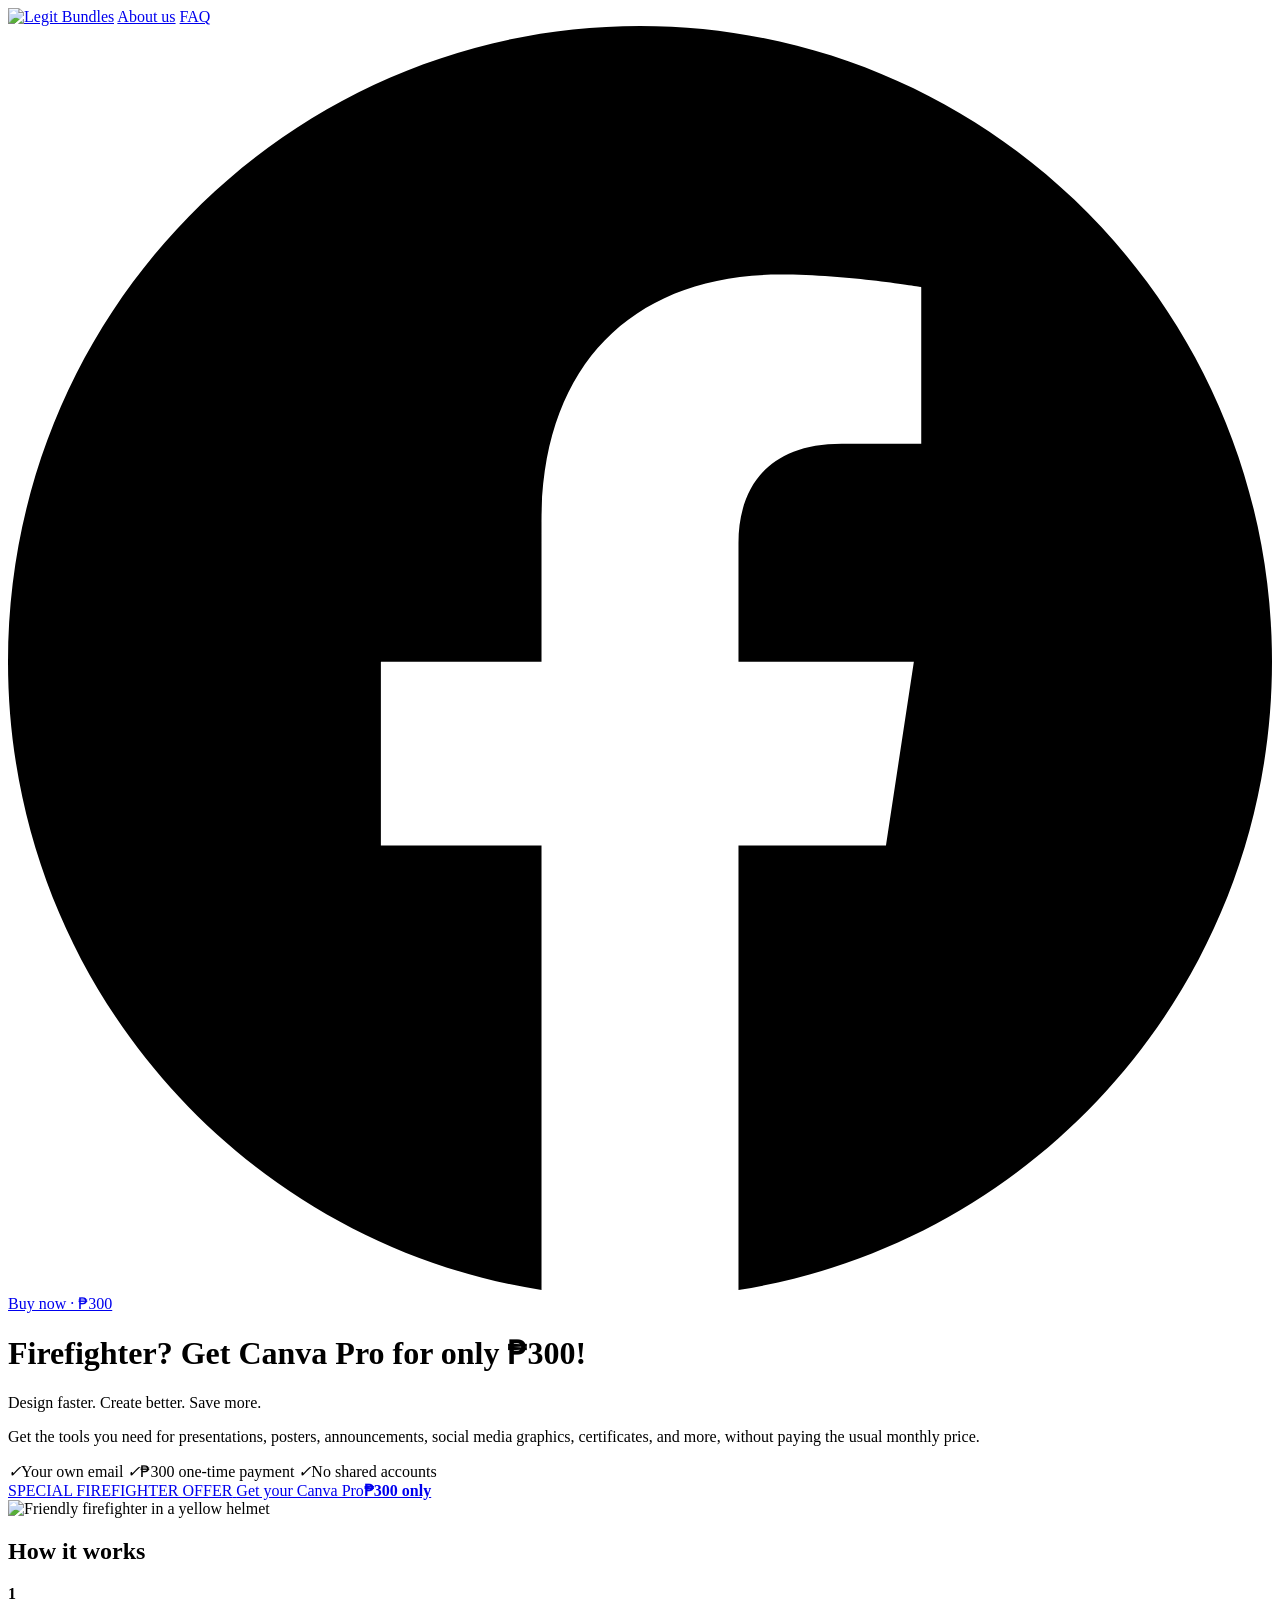
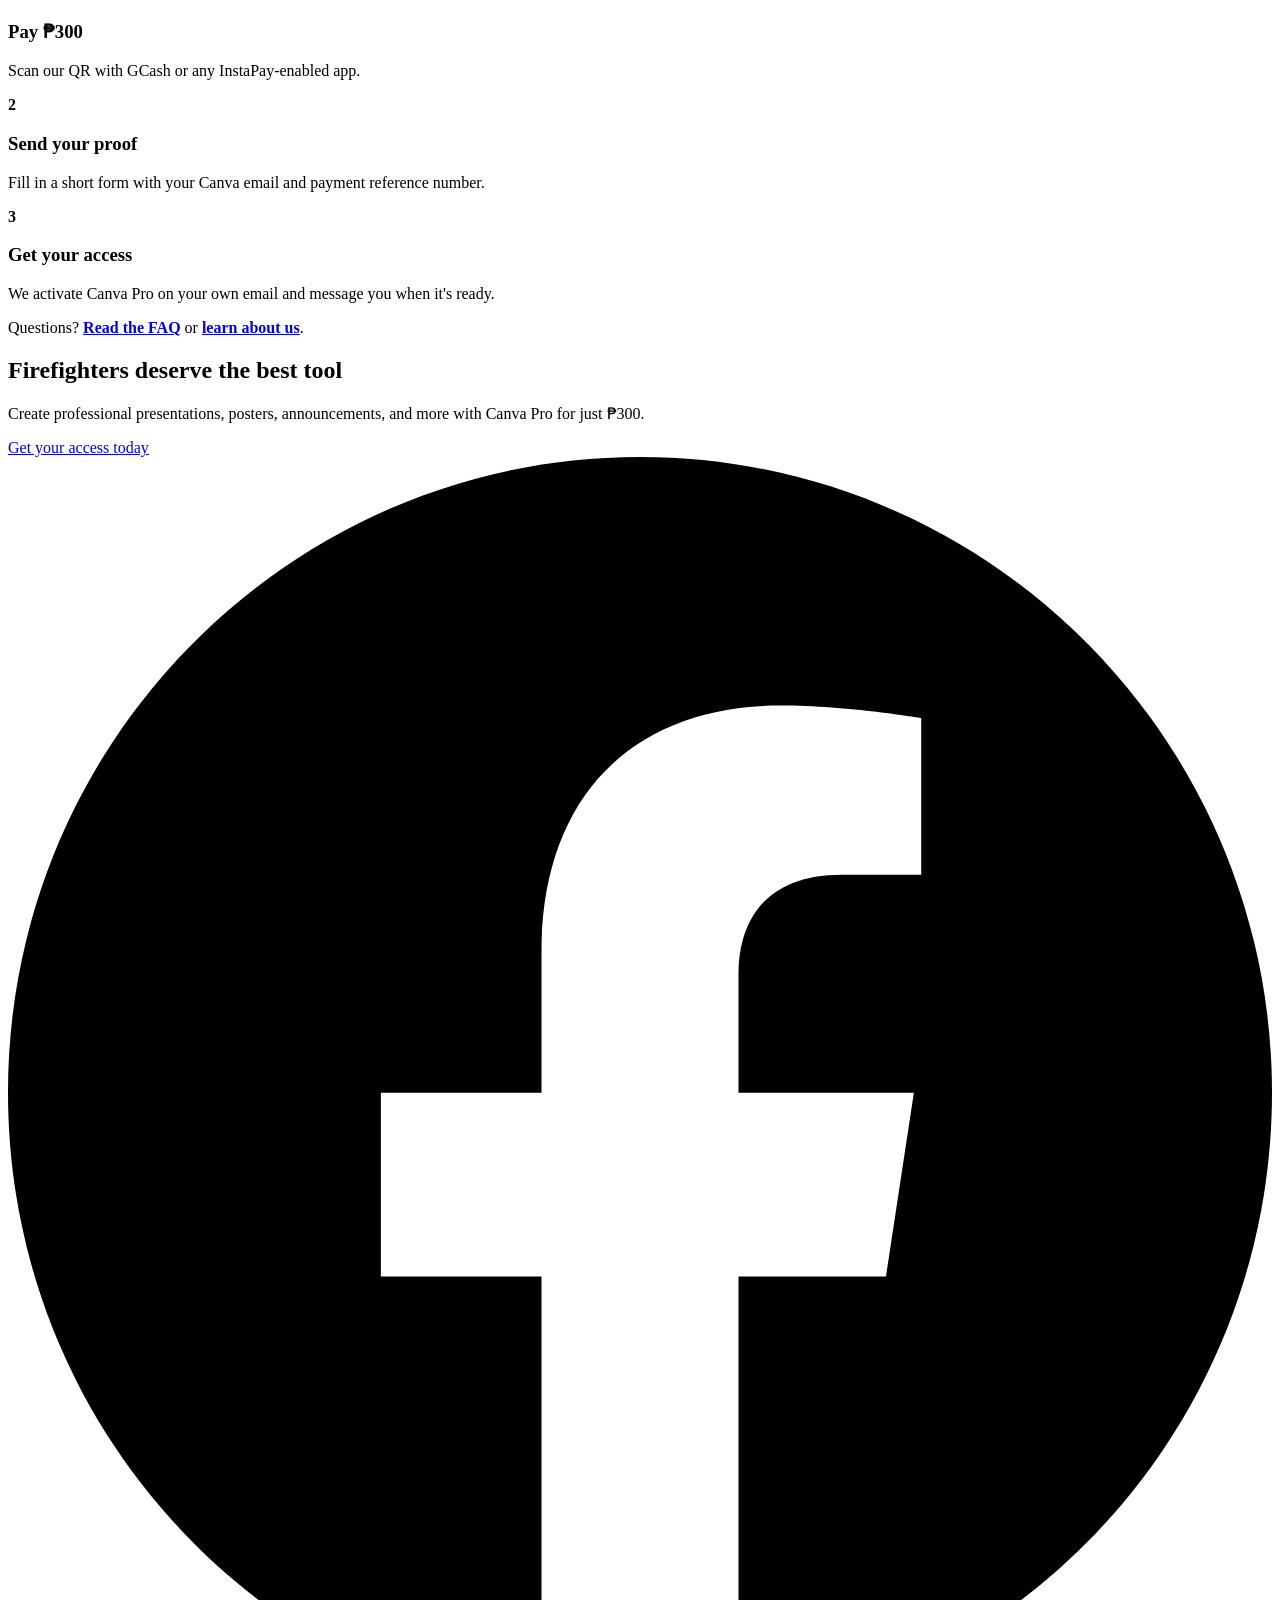
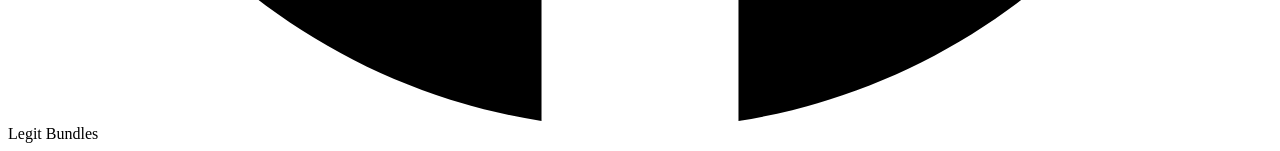
==== index.html @ 83e7d6b9 "Add index.html" ====
<!DOCTYPE html>
<html lang="en">
<head>
<meta charset="utf-8">
<meta name="viewport" content="width=device-width, initial-scale=1">
<title>Canva Pro for Firefighters, ₱300 | Legit Bundles</title>
<meta name="description" content="Get Canva Pro for only ₱300. One-time payment, your own email, no shared accounts. Special firefighter offer from Legit Bundles.">
<meta property="og:type" content="website">
<meta property="og:title" content="Firefighter? Get Canva Pro for only ₱300!">
<meta property="og:description" content="Your own email. ₱300 one-time payment. No shared accounts.">
<meta property="og:image" content="https://lgtbundles.github.io/fire/assets/firefighter.png">
<meta property="og:url" content="https://lgtbundles.github.io/fire/">
<link rel="preconnect" href="https://fonts.googleapis.com">
<link rel="preconnect" href="https://fonts.gstatic.com" crossorigin>
<link href="https://fonts.googleapis.com/css2?family=Montserrat:wght@500;700;800&display=swap" rel="stylesheet">
<link rel="stylesheet" href="style.css">
</head>
<body>
<header class="nav">
  <a href="https://lgtbundles.github.io/fire/"><img src="assets/logo.png" alt="Legit Bundles"></a>
  <span class="sp"></span>
  <a class="l" href="about.html">About us</a>
  <a class="l" href="faq.html">FAQ</a>
  <a class="fb" href="https://www.facebook.com/lgtbundles" target="_blank" rel="noopener" aria-label="Legit Bundles on Facebook"><svg viewBox="0 0 24 24"><path d="M24 12.07C24 5.4 18.63 0 12 0S0 5.4 0 12.07C0 18.1 4.39 23.1 10.13 24v-8.44H7.08v-3.49h3.05V9.41c0-3.02 1.79-4.69 4.53-4.69 1.31 0 2.68.24 2.68.24v2.97h-1.51c-1.49 0-1.96.93-1.96 1.88v2.26h3.33l-.53 3.49h-2.8V24C19.61 23.1 24 18.1 24 12.07z"/></svg></a>
  <a class="btn sm" href="pay.html">Buy now · ₱300</a>
</header>

<main>
<div class="hero grad">
  <div>
    <h1>Firefighter? Get <b>Canva Pro</b> for only ₱300!</h1>
    <p class="tag">Design faster. Create better. Save more.</p>
    <p class="sub">Get the tools you need for presentations, posters, announcements, social media graphics, certificates, and more, without paying the usual monthly price.</p>
    <div class="pills">
      <span><i>✓</i>Your own email</span>
      <span><i>✓</i>₱300 one-time payment</span>
      <span><i>✓</i>No shared accounts</span>
    </div>
    <a class="offer" href="pay.html">
      <span class="a">SPECIAL FIREFIGHTER OFFER</span>
      <span class="b">Get your Canva Pro<strong>₱300 only</strong></span>
    </a>
  </div>
  <img src="assets/firefighter.png" alt="Friendly firefighter in a yellow helmet" width="588" height="650">
</div>

<section>
  <h2>How it works</h2>
  <div class="steps">
    <div class="step"><b>1</b><h3>Pay ₱300</h3><p>Scan our QR with GCash or any InstaPay-enabled app.</p></div>
    <div class="step"><b>2</b><h3>Send your proof</h3><p>Fill in a short form with your Canva email and payment reference number.</p></div>
    <div class="step"><b>3</b><h3>Get your access</h3><p>We activate Canva Pro on your own email and message you when it's ready.</p></div>
  </div>
  <p class="note">Questions? <a href="faq.html"><b>Read the FAQ</b></a> or <a href="about.html"><b>learn about us</b></a>.</p>
</section>

<section class="cta grad">
  <h2>Firefighters deserve the best tool</h2>
  <p>Create professional presentations, posters, announcements, and more with Canva Pro for just ₱300.</p>
  <a class="btn" href="pay.html">Get your access today</a>
</section>
</main>

<footer>
  <a class="fb" href="https://www.facebook.com/lgtbundles" target="_blank" rel="noopener" aria-label="Legit Bundles on Facebook"><svg viewBox="0 0 24 24"><path d="M24 12.07C24 5.4 18.63 0 12 0S0 5.4 0 12.07C0 18.1 4.39 23.1 10.13 24v-8.44H7.08v-3.49h3.05V9.41c0-3.02 1.79-4.69 4.53-4.69 1.31 0 2.68.24 2.68.24v2.97h-1.51c-1.49 0-1.96.93-1.96 1.88v2.26h3.33l-.53 3.49h-2.8V24C19.61 23.1 24 18.1 24 12.07z"/></svg></a>
  <span>Legit Bundles</span>
</footer>
</body>
</html>
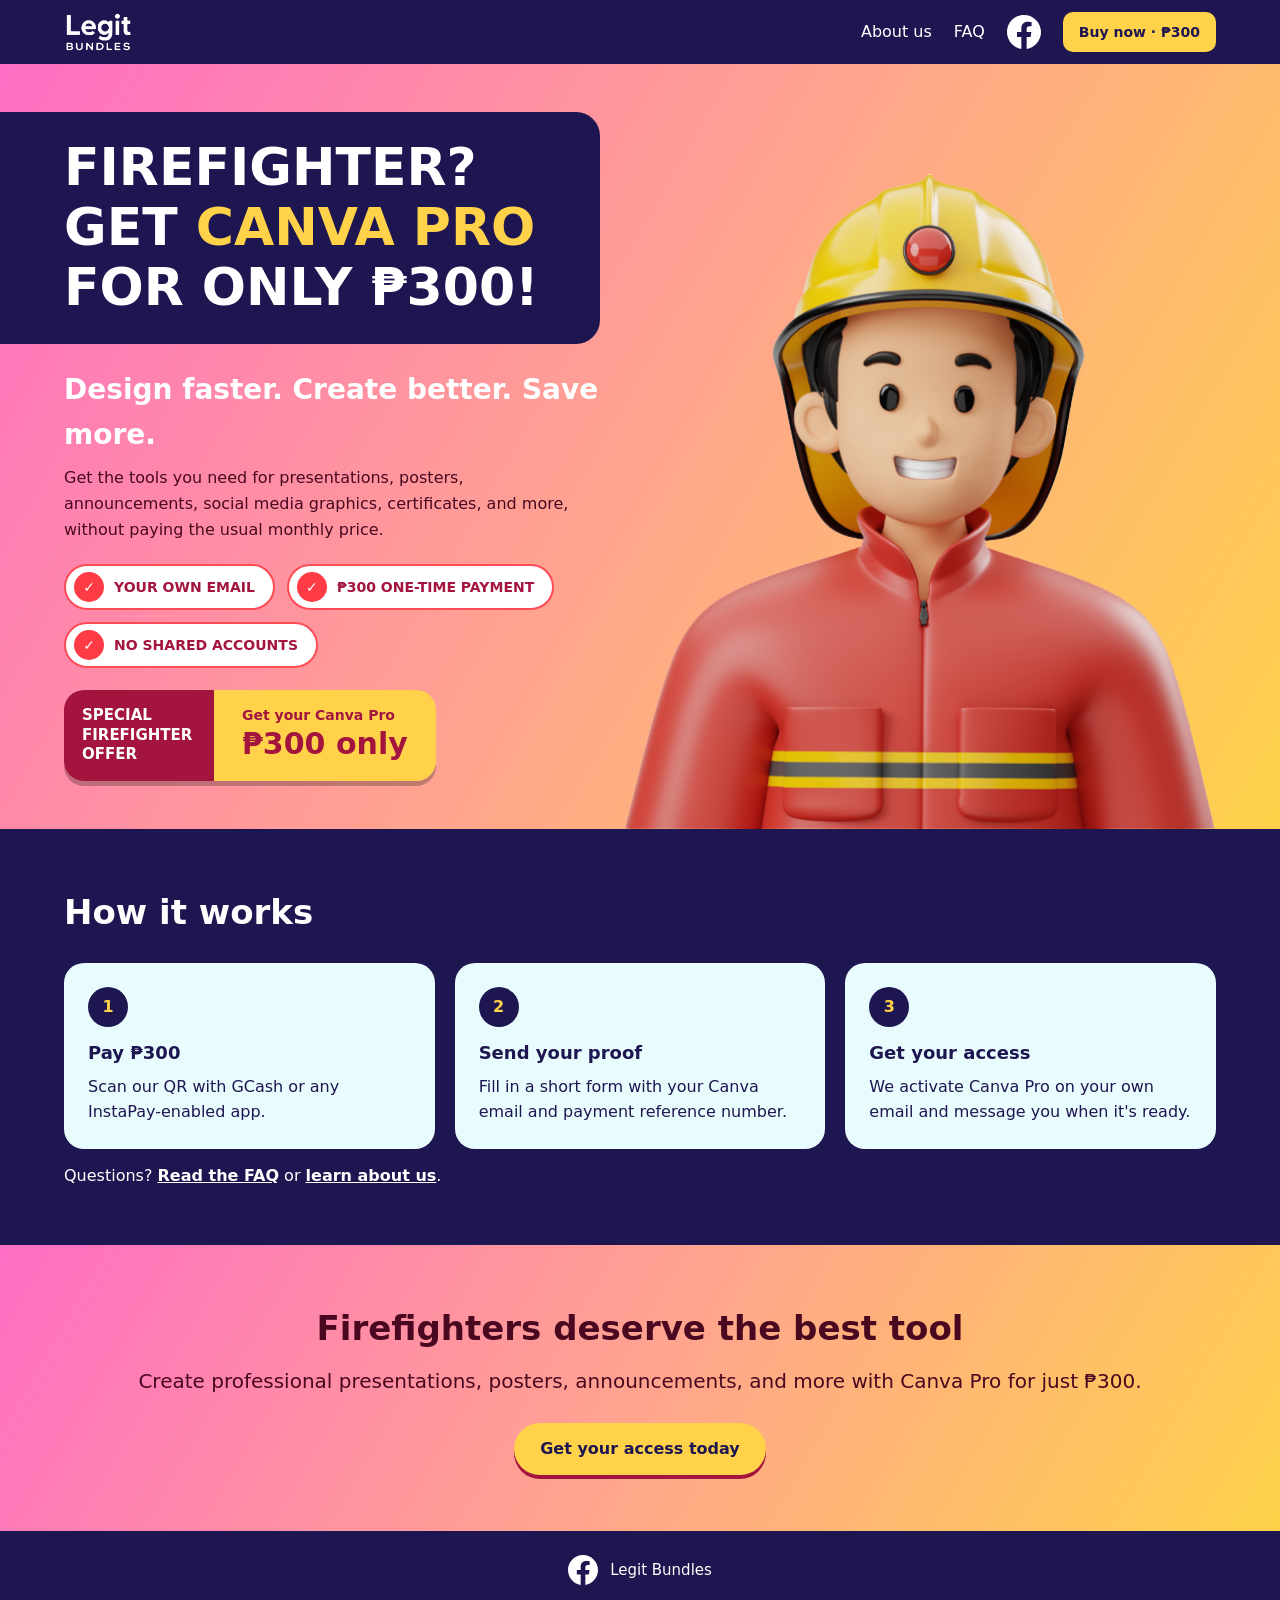
==== commit 012082a4: "index.html" ====
--- a/index.html
+++ b/index.html
@@ -17,7 +17,7 @@
 </head>
 <body>
 <header class="nav">
-  <a href="https://lgtbundles.github.io/fire/"><img src="assets/logo.png" alt="Legit Bundles"></a>
+  <a href="https://legitbundles.github.io/home/"><img src="assets/logo.png" alt="Legit Bundles"></a>
   <span class="sp"></span>
   <a class="l" href="about.html">About us</a>
   <a class="l" href="faq.html">FAQ</a>
--- a/style.css
+++ b/style.css
@@ -0,0 +1,94 @@
+:root{--navy:#1e1650;--pink:#ff6ec4;--yel:#ffd24a;--cyan:#00cdd5;--wine:#a3153f;--ink:#4a0820;--ice:#e9fcfd}
+*{box-sizing:border-box;margin:0}
+html{scroll-behavior:smooth}
+body{font-family:Montserrat,system-ui,sans-serif;background:var(--navy);color:#fff;line-height:1.6}
+a{color:inherit}
+:focus-visible{outline:3px solid var(--yel);outline-offset:3px}
+.grad{background:linear-gradient(120deg,var(--pink),#ffa48f 50%,var(--yel))}
+.nav{position:sticky;top:0;z-index:9;display:flex;align-items:center;gap:22px;padding:12px 5%;background:var(--navy)}
+.nav img{height:40px;width:auto;display:block}
+.nav .sp{flex:1}
+.nav .l{text-decoration:none;font-weight:500}
+.fb{display:inline-flex;width:34px;height:34px}
+.fb svg{width:100%;height:100%;fill:#fff}
+.btn{display:inline-block;background:var(--yel);color:var(--navy);font-weight:800;text-decoration:none;border-radius:999px;padding:13px 26px;box-shadow:0 4px 0 var(--wine)}
+.btn:hover{filter:brightness(1.05)}
+.btn.sm{padding:9px 16px;font-size:14px;border-radius:10px;box-shadow:none}
+.hero{display:grid;grid-template-columns:.95fr 1.05fr;align-items:end;gap:24px;padding:48px 5% 0;overflow:hidden}
+.hero h1{display:inline-block;background:var(--navy);padding:26px 34px;border-radius:0 24px 24px 0;margin-left:-5.5vw;padding-left:5.5vw;font-size:clamp(28px,4.4vw,52px);line-height:1.15;font-weight:800;text-transform:uppercase}
+.hero h1 b{color:var(--yel)}
+.hero .tag{margin:24px 0 8px;font-size:clamp(20px,2.4vw,28px);font-weight:700}
+.hero .sub{color:var(--ink);font-weight:500;max-width:34em}
+.pills{display:flex;flex-wrap:wrap;gap:12px;margin:22px 0}
+.pills span{display:flex;align-items:center;gap:10px;background:#fff;color:var(--wine);font-weight:800;font-size:14px;text-transform:uppercase;border:2px solid #ff4b55;border-radius:999px;padding:6px 18px 6px 8px}
+.pills i{display:grid;place-items:center;width:30px;height:30px;border-radius:50%;background:#ff3b45;color:#fff;font-style:normal}
+.offer{display:inline-flex;text-decoration:none;border-radius:20px;overflow:hidden;box-shadow:0 5px 0 rgba(0,0,0,.25);margin-bottom:48px}
+.offer .a{background:var(--wine);padding:16px 18px;font-weight:800;font-size:15px;max-width:150px;line-height:1.3}
+.offer .b{background:var(--yel);color:var(--wine);padding:14px 28px;font-weight:800;font-size:14px}
+.offer .b strong{display:block;font-size:30px;line-height:1.1}
+.hero img{width:100%;height:auto;max-width:640px;justify-self:center;display:block}
+section{padding:56px 5%}
+h2{font-size:clamp(24px,3vw,34px);font-weight:800;margin-bottom:24px}
+.steps{display:grid;grid-template-columns:repeat(3,1fr);gap:20px}
+.step{background:var(--ice);color:var(--navy);border-radius:20px;padding:24px}
+.step b{display:grid;place-items:center;width:40px;height:40px;border-radius:50%;background:var(--navy);color:var(--yel);margin-bottom:12px}
+.step h3{font-size:18px;margin-bottom:6px}
+.two{display:grid;grid-template-columns:1fr 1fr;gap:28px;align-items:start}
+.card{background:var(--cyan);color:var(--navy);border-radius:28px;padding:32px}
+.card h3{font-size:22px;margin-bottom:12px}
+.card p+p{margin-top:12px}
+.faq{background:var(--ice);color:var(--navy)}
+.faq details{border-bottom:1px solid #b6e6ea;padding:14px 0}
+.faq summary{cursor:pointer;font-weight:700;list-style:none;display:flex;justify-content:space-between;gap:12px}
+.faq summary::after{content:"+";font-size:22px;line-height:1}
+.faq details[open] summary::after{content:"\2212"}
+.faq details p{margin-top:8px}
+.cta{text-align:center;color:var(--ink)}
+.cta h2{color:var(--ink);margin-bottom:10px}
+.cta p{font-size:20px;margin-bottom:26px}
+footer{display:flex;justify-content:center;align-items:center;gap:12px;padding:24px 5%;font-size:15px}
+footer .fb{width:30px;height:30px}
+/* payment page */
+.pay{max-width:1000px;margin:0 auto;padding:40px 5% 24px}
+.pay h1{font-size:clamp(26px,4vw,40px);font-weight:800;margin-bottom:8px}
+.pay .lead{margin-bottom:28px}
+.qr{text-align:center}
+.qr img{width:min(100%,280px);height:auto;aspect-ratio:1/1;object-fit:contain;image-rendering:pixelated;background:#fff;padding:10px;border-radius:16px;display:block;margin:0 auto 14px}
+.amt{font-size:32px;font-weight:800;color:var(--wine)}
+.acct{background:#fff;border-radius:12px;padding:10px 14px;margin:12px 0;font-weight:700}
+.acct small{display:block;font-weight:500;opacity:.7}
+.order li{display:flex;justify-content:space-between;list-style:none;padding:8px 0;border-bottom:1px dashed #0a8d93}
+.order{padding:0;margin:10px 0 18px}
+.how{padding-left:20px;margin-top:10px}
+.how li{margin-bottom:6px}
+.formwrap{background:#fff;border-radius:24px;overflow:hidden;margin-top:28px}
+.formwrap iframe{width:100%;height:1150px;border:0;display:block}
+.help{text-align:center;padding:26px 5% 8px}
+.phead{padding:56px 5% 48px;color:var(--navy)}
+.phead h1{font-size:clamp(32px,5vw,56px);font-weight:800;line-height:1.1}
+.phead p{margin-top:10px;font-size:clamp(17px,2vw,22px);font-weight:600;color:var(--ink)}
+.wrap{max-width:1000px;margin:0 auto}
+.story{display:grid;grid-template-columns:1fr 1fr;gap:40px;align-items:start}
+.big{font-size:clamp(28px,3.6vw,42px);line-height:1.2;color:var(--yel);margin:0}
+.story p+p,.note{margin-top:14px}
+.vals{display:grid;grid-template-columns:repeat(3,1fr);gap:20px}
+.val{background:var(--ice);color:var(--navy);border-radius:20px;padding:26px;border-top:8px solid var(--yel)}
+.val h3{font-size:19px;margin-bottom:8px}
+.chips{display:flex;flex-wrap:wrap;gap:12px}
+.chips span{background:var(--cyan);color:var(--navy);font-weight:700;border-radius:999px;padding:10px 20px}
+.wrap h2:not(.big){margin-top:0}
+.panel{padding:8px 28px}
+.panel details:last-child{border-bottom:0}
+.wrap>h2:not(:first-child){margin-top:36px}
+.help2{margin-top:36px;text-align:center}
+.help2 p{margin-bottom:16px}
+@media(max-width:800px){
+.story,.vals{grid-template-columns:1fr}
+.hero,.two,.steps{grid-template-columns:1fr}
+.hero{padding-top:32px}
+.nav .l{display:none}
+.nav{gap:14px}
+.offer{margin-bottom:28px}
+.hero img{max-width:440px}
+}
+@media(prefers-reduced-motion:reduce){html{scroll-behavior:auto}}
